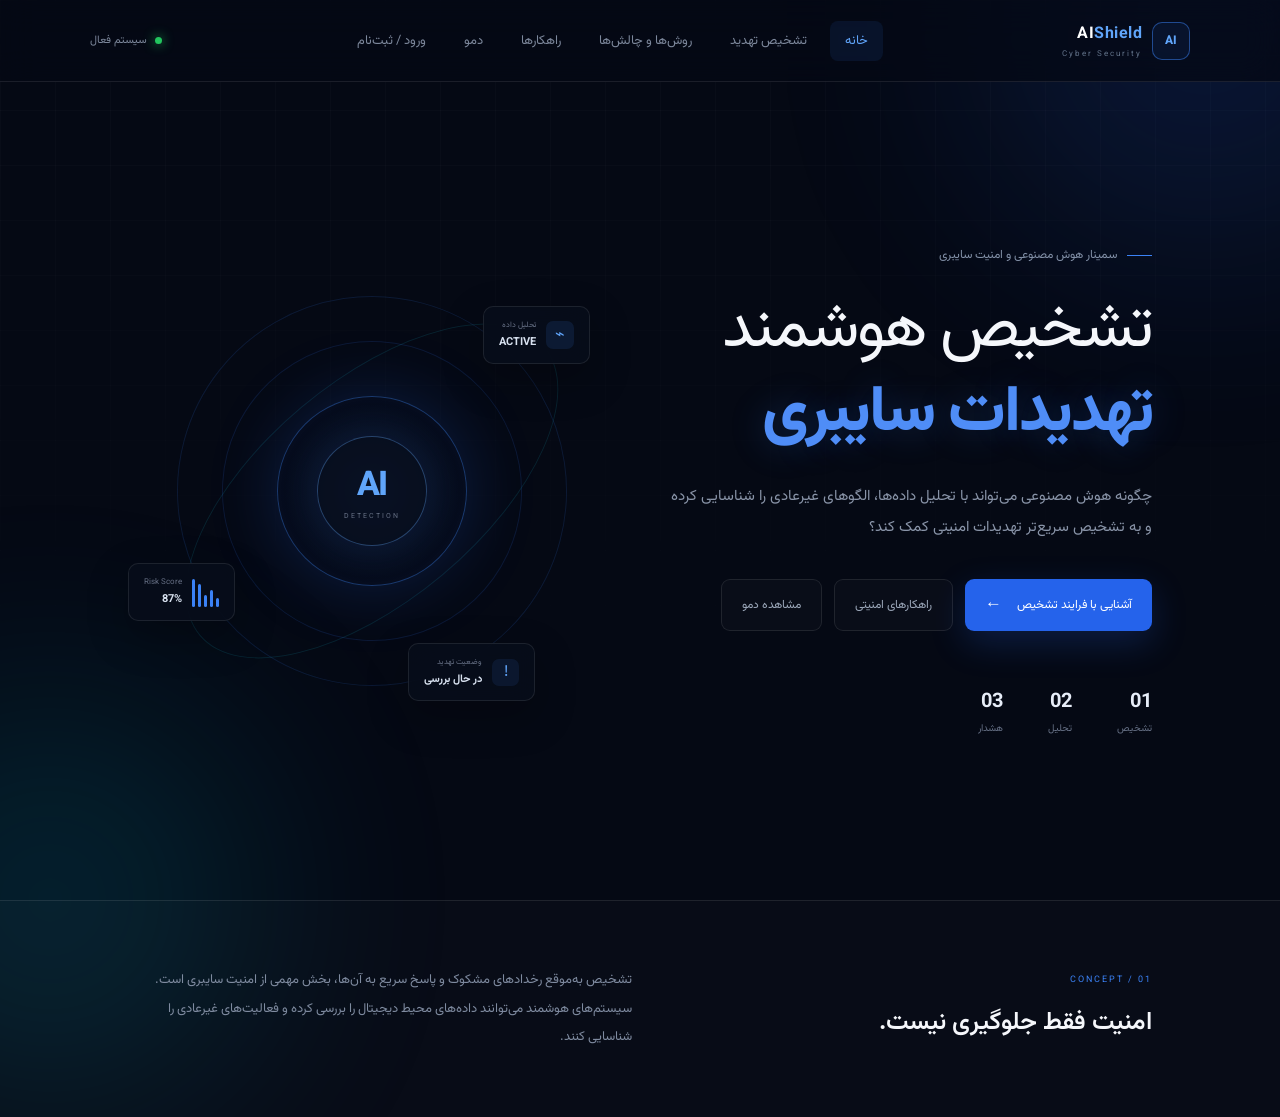
==== frontend/index.html @ 9a9761ea "Initial commit: AI Shield project" ====
<!DOCTYPE html>
<html lang="fa" dir="rtl">

<head>
    <meta charset="UTF-8">
    <meta name="viewport" content="width=device-width, initial-scale=1.0">

    <title>AI Shield | هوش مصنوعی در امنیت سایبری</title>

    <link rel="preconnect" href="https://fonts.googleapis.com">
    <link rel="preconnect" href="https://fonts.gstatic.com" crossorigin>
    <link href="https://fonts.googleapis.com/css2?family=Vazirmatn:wght@300;400;500;600;700;800&display=swap" rel="stylesheet">

    <link rel="stylesheet" href="style.css">
</head>

<script src="script.js"></script>

<body>

    <!-- Background -->
    <div class="background-grid"></div>
    <div class="glow glow-1"></div>
    <div class="glow glow-2"></div>


    <!-- Navigation -->
    <header class="navbar">

        <a href="index.html" class="logo">
            <div class="logo-mark">AI</div>
            <div>
                <strong>AI<span>Shield</span></strong>
                <small>Cyber Security</small>
            </div>
        </a>

        <nav>
            <a href="index.html" class="active">خانه</a>
            <a href="detection.html">تشخیص تهدید</a>
            <a href="methods.html">روش‌ها و چالش‌ها</a>
            <a href="solutions.html">راهکارها</a>
            <a href="demo.html">دمو</a>
            <a href="auth.html">ورود / ثبت‌نام</a>
        </nav>

        <div class="nav-status">
            <i></i>
            سیستم فعال
        </div>

    </header>


    <!-- Hero -->
    <main class="hero">

        <section class="hero-content">

            <div class="eyebrow">
                <span></span>
                سمینار هوش مصنوعی و امنیت سایبری
            </div>

            <h1>
                تشخیص هوشمند
                <br>
                <strong>تهدیدات سایبری</strong>
            </h1>

            <p>
                چگونه هوش مصنوعی می‌تواند با تحلیل داده‌ها،
                الگوهای غیرعادی را شناسایی کرده و به تشخیص
                سریع‌تر تهدیدات امنیتی کمک کند؟
            </p>

            <div class="hero-buttons">

                <a href="detection.html" class="btn-primary">
                    آشنایی با فرایند تشخیص
                    <span>←</span>
                </a>

                <a href="solutions.html" class="btn-outline">
                    راهکارهای امنیتی
                </a>

                <a href="demo.html" class="btn-outline">
                    مشاهده دمو
                </a>

            </div>

            <div class="hero-info">

                <div>
                    <strong>01</strong>
                    <span>تشخیص</span>
                </div>

                <div>
                    <strong>02</strong>
                    <span>تحلیل</span>
                </div>

                <div>
                    <strong>03</strong>
                    <span>هشدار</span>
                </div>

            </div>

        </section>


        <!-- AI Graphic -->
        <section class="hero-graphic">

            <div class="orbital orbital-1"></div>
            <div class="orbital orbital-2"></div>
            <div class="orbital orbital-3"></div>

            <div class="core">

                <div class="core-inner">
                    <span>AI</span>
                    <small>DETECTION</small>
                </div>

            </div>


            <!-- Floating data cards -->

            <div class="data-card card-top">
                <span class="card-icon">⌁</span>

                <div>
                    <small>تحلیل داده</small>
                    <strong>ACTIVE</strong>
                </div>
            </div>


            <div class="data-card card-right">

                <div class="mini-chart">
                    <span></span>
                    <span></span>
                    <span></span>
                    <span></span>
                    <span></span>
                </div>

                <div>
                    <small>Risk Score</small>
                    <strong>87%</strong>
                </div>

            </div>


            <div class="data-card card-bottom">

                <span class="alert-icon">!</span>

                <div>
                    <small>وضعیت تهدید</small>
                    <strong>در حال بررسی</strong>
                </div>

            </div>

        </section>

    </main>


    <!-- Bottom section -->

    <section class="concept">

        <div class="concept-title">
            <span>01 / CONCEPT</span>
            <h2>امنیت فقط جلوگیری نیست.</h2>
        </div>

        <p>
            تشخیص به‌موقع رخدادهای مشکوک و پاسخ سریع به آن‌ها،
            بخش مهمی از امنیت سایبری است. سیستم‌های هوشمند
            می‌توانند داده‌های محیط دیجیتال را بررسی کرده و
            فعالیت‌های غیرعادی را شناسایی کنند.
        </p>

    </section>


    <script src="script.js"></script>

</body>
</html>
---- frontend/style.css ----
* {
    margin: 0;
    padding: 0;
    box-sizing: border-box;
}

:root {
    --bg: #050914;
    --bg-light: #0a1020;
    --blue: #3b82f6;
    --cyan: #22d3ee;
    --text: #f5f7fb;
    --muted: #8994a8;
    --border: rgba(255, 255, 255, 0.09);
}

html {
    scroll-behavior: smooth;
}

body {
    font-family: "Vazirmatn", sans-serif;
    background: var(--bg);
    color: var(--text);
    min-height: 100vh;
    overflow-x: hidden;
}


/* =========================
   Background
========================= */

.background-grid {
    position: fixed;
    inset: 0;
    z-index: -3;

    background-image:
        linear-gradient(rgba(255,255,255,0.025) 1px, transparent 1px),
        linear-gradient(90deg, rgba(255,255,255,0.025) 1px, transparent 1px);

    background-size: 55px 55px;

    mask-image: linear-gradient(
        to bottom,
        black 0%,
        transparent 80%
    );
}

.glow {
    position: fixed;
    border-radius: 50%;
    filter: blur(120px);
    opacity: 0.16;
    z-index: -2;
}

.glow-1 {
    width: 450px;
    height: 450px;
    background: #2563eb;
    top: -200px;
    right: -150px;
}

.glow-2 {
    width: 400px;
    height: 400px;
    background: #06b6d4;
    bottom: -200px;
    left: -150px;
}


/* =========================
   Navbar
========================= */

.navbar {
    width: 100%;
    height: 82px;

    padding: 0 7%;

    display: flex;
    align-items: center;
    justify-content: space-between;

    border-bottom: 1px solid var(--border);

    background: rgba(5, 9, 20, 0.75);
    backdrop-filter: blur(18px);

    position: relative;
    z-index: 10;
}

.logo {
    display: flex;
    align-items: center;
    gap: 10px;

    text-decoration: none;
    color: white;
}

.logo-mark {
    width: 38px;
    height: 38px;

    display: flex;
    align-items: center;
    justify-content: center;

    border: 1px solid rgba(59, 130, 246, 0.5);
    border-radius: 10px;

    color: #60a5fa;
    font-size: 12px;
    font-weight: 800;

    background: rgba(59, 130, 246, 0.08);
}

.logo strong {
    display: block;
    font-size: 16px;
    letter-spacing: 0.5px;
}

.logo strong span {
    color: #60a5fa;
}

.logo small {
    display: block;
    margin-top: 1px;

    color: #64748b;
    font-size: 8px;
    letter-spacing: 2px;
    direction: ltr;
}

nav {
    display: flex;
    gap: 8px;
}

nav a {
    padding: 10px 15px;

    text-decoration: none;
    color: #7d889c;

    font-size: 13px;

    border-radius: 8px;

    transition: 0.3s;
}

nav a:hover,
nav a.active {
    color: white;
    background: rgba(59, 130, 246, 0.09);
}

nav a.active {
    color: #60a5fa;
}

.nav-status {
    display: flex;
    align-items: center;
    gap: 8px;

    color: #7d889c;
    font-size: 11px;
}

.nav-status i {
    width: 7px;
    height: 7px;

    border-radius: 50%;
    background: #22c55e;

    box-shadow: 0 0 12px #22c55e;
}


/* =========================
   Hero
========================= */

.hero {
    min-height: calc(100vh - 82px);

    padding: 70px 10%;

    display: grid;
    grid-template-columns: 1fr 1fr;
    align-items: center;

    gap: 50px;
}

.hero-content {
    max-width: 650px;
}

.eyebrow {
    display: flex;
    align-items: center;
    gap: 10px;

    color: #8290a7;
    font-size: 12px;

    margin-bottom: 25px;
}

.eyebrow span {
    width: 25px;
    height: 1px;
    background: #3b82f6;
}

h1 {
    font-size: clamp(42px, 5vw, 68px);
    line-height: 1.3;

    font-weight: 400;

    letter-spacing: -2px;
}

h1 strong {
    color: #4f8df7;
    font-weight: 800;

    text-shadow: 0 0 35px rgba(59,130,246,0.25);
}

.hero-content > p {
    margin-top: 25px;

    max-width: 570px;

    color: var(--muted);
    font-size: 15px;
    line-height: 2.1;
}

.hero-buttons {
    display: flex;
    gap: 12px;

    margin-top: 35px;
}

.btn-primary,
.btn-outline {
    display: flex;
    align-items: center;
    gap: 15px;

    padding: 13px 20px;

    border-radius: 9px;

    text-decoration: none;

    font-size: 12px;

    transition: 0.3s;
}

.btn-primary {
    background: #2563eb;
    color: white;

    box-shadow: 0 12px 35px rgba(37,99,235,0.22);
}

.btn-primary:hover {
    transform: translateY(-3px);
    background: #3478ed;
}

.btn-primary span {
    font-size: 17px;
}

.btn-outline {
    border: 1px solid var(--border);
    color: #9ba7b9;

    background: rgba(255,255,255,0.02);
}

.btn-outline:hover {
    color: white;
    border-color: rgba(59,130,246,0.4);
}


/* =========================
   Hero information
========================= */

.hero-info {
    display: flex;
    gap: 45px;

    margin-top: 55px;
}

.hero-info div {
    display: flex;
    flex-direction: column;
    gap: 3px;
}

.hero-info strong {
    font-size: 20px;
    color: #e7edf8;
}

.hero-info span {
    font-size: 10px;
    color: #667085;
}


/* =========================
   AI Graphic
========================= */

.hero-graphic {
    height: 500px;

    position: relative;

    display: flex;
    align-items: center;
    justify-content: center;
}

.core {
    width: 190px;
    height: 190px;

    border-radius: 50%;

    display: flex;
    align-items: center;
    justify-content: center;

    background:
        radial-gradient(
            circle,
            rgba(59,130,246,0.3),
            rgba(5,9,20,0.9) 65%
        );

    border: 1px solid rgba(59,130,246,0.4);

    box-shadow:
        0 0 70px rgba(37,99,235,0.22),
        inset 0 0 50px rgba(37,99,235,0.1);

    position: relative;
    z-index: 3;
}

.core-inner {
    width: 110px;
    height: 110px;

    border-radius: 50%;

    display: flex;
    flex-direction: column;
    align-items: center;
    justify-content: center;

    border: 1px solid rgba(96,165,250,0.35);

    background: rgba(8,15,30,0.9);
}

.core-inner span {
    color: #60a5fa;
    font-size: 34px;
    font-weight: 800;

    letter-spacing: -2px;
}

.core-inner small {
    margin-top: -2px;

    color: #667085;
    font-size: 7px;

    letter-spacing: 2px;
    direction: ltr;
}


/* Orbits */

.orbital {
    position: absolute;

    border: 1px solid rgba(59,130,246,0.14);

    border-radius: 50%;
}

.orbital-1 {
    width: 300px;
    height: 300px;

    transform: rotate(25deg);
}

.orbital-2 {
    width: 390px;
    height: 390px;

    transform: rotate(-30deg);
}

.orbital-3 {
    width: 450px;
    height: 220px;

    transform: rotate(-40deg);

    border-color: rgba(34,211,238,0.12);
}


/* Data cards */

.data-card {
    position: absolute;

    display: flex;
    align-items: center;
    gap: 10px;

    padding: 12px 15px;

    background: rgba(8,14,27,0.85);

    border: 1px solid var(--border);

    border-radius: 10px;

    backdrop-filter: blur(15px);

    box-shadow: 0 15px 40px rgba(0,0,0,0.25);

    z-index: 5;
}

.data-card small {
    display: block;

    color: #667085;
    font-size: 8px;
}

.data-card strong {
    display: block;

    margin-top: 3px;

    color: #d8e2f0;
    font-size: 11px;
}

.card-icon {
    width: 28px;
    height: 28px;

    display: flex;
    align-items: center;
    justify-content: center;

    border-radius: 7px;

    background: rgba(59,130,246,0.12);
    color: #60a5fa;
}

.card-top {
    top: 65px;
    right: 25px;
}

.card-right {
    bottom: 120px;
    left: 0;
}

.card-bottom {
    bottom: 40px;
    right: 80px;
}

.alert-icon {
    width: 27px;
    height: 27px;

    display: flex;
    align-items: center;
    justify-content: center;

    border-radius: 7px;

    background: rgba(59,130,246,0.1);
    color: #60a5fa;
}


/* Mini chart */

.mini-chart {
    height: 30px;

    display: flex;
    align-items: end;
    gap: 3px;
}

.mini-chart span {
    width: 3px;

    background: #3b82f6;
    border-radius: 5px;
}

.mini-chart span:nth-child(1) {
    height: 9px;
}

.mini-chart span:nth-child(2) {
    height: 17px;
}

.mini-chart span:nth-child(3) {
    height: 12px;
}

.mini-chart span:nth-child(4) {
    height: 23px;
}

.mini-chart span:nth-child(5) {
    height: 28px;
}


/* =========================
   Concept
========================= */

.concept {
    padding: 65px 10%;

    display: grid;
    grid-template-columns: 1fr 1.2fr;

    gap: 100px;

    border-top: 1px solid var(--border);

    background: rgba(255,255,255,0.015);
}

.concept-title span {
    color: #3b82f6;

    font-size: 9px;

    letter-spacing: 2px;

    direction: ltr;
}

.concept-title h2 {
    margin-top: 12px;

    font-size: 25px;
    font-weight: 600;
}

.concept p {
    color: #7f8ba0;

    font-size: 13px;
    line-height: 2.2;
}


/* =========================
   Responsive
========================= */

@media (max-width: 900px) {

    .navbar {
        padding: 0 5%;
    }

    nav {
        display: none;
    }

    .nav-status {
        display: none;
    }

    .hero {
        grid-template-columns: 1fr;
        text-align: center;

        padding: 65px 7%;
    }

    .hero-content {
        margin: auto;
    }

    .eyebrow,
    .hero-buttons {
        justify-content: center;
    }

    .hero-content > p {
        margin-left: auto;
        margin-right: auto;
    }

    .hero-info {
        justify-content: center;
    }

    .hero-graphic {
        height: 400px;
        transform: scale(0.8);
    }

    .concept {
        grid-template-columns: 1fr;
        gap: 25px;

        padding: 50px 7%;
    }
}

@media (max-width: 500px) {

    h1 {
        font-size: 39px;
    }

    .hero {
        padding-top: 45px;
    }

    .hero-buttons {
        flex-direction: column;
    }

    .btn-primary,
    .btn-outline {
        justify-content: center;
    }

    .hero-graphic {
        transform: scale(0.62);
        margin-top: -30px;
        margin-bottom: -50px;
    }

    .hero-info {
        gap: 25px;
    }
}
/* ================================
   INNER PAGES
================================ */

.cyber-page {
    width: 100%;
    max-width: 1050px;
    margin: 0 auto;
    padding: 110px 25px 80px;
}


/* PAGE TITLE */

.page-hero {
    text-align: center;
    margin-bottom: 55px;
}

.hero-small-label {
    display: inline-block;

    font-size: 11px;
    letter-spacing: 4px;

    color: #58d9ff;

    margin-bottom: 18px;

    padding: 8px 15px;

    border: 1px solid rgba(88, 217, 255, 0.25);

    border-radius: 30px;

    background: rgba(88, 217, 255, 0.05);
}

.page-hero h1 {
    margin: 0;

    font-size: clamp(35px, 5vw, 65px);

    line-height: 1.25;

    color: #ffffff;

    font-weight: 800;
}

.page-hero h1 span {
    color: #56d8ff;

    text-shadow:
        0 0 20px rgba(86, 216, 255, 0.45);
}

.page-hero p {
    max-width: 650px;

    margin: 22px auto 0;

    color: #8c9aaa;

    line-height: 2;

    font-size: 15px;
}


/* ACCORDION */

.threat-box {
    position: relative;

    max-width: 850px;

    margin: auto;

    padding: 5px 0;
}

.threat-line {
    position: absolute;

    right: 24px;

    top: 35px;

    bottom: 35px;

    width: 1px;

    background: linear-gradient(
        to bottom,
        transparent,
        rgba(82, 215, 255, 0.45),
        transparent
    );
}


.accordion-item {
    position: relative;

    margin-bottom: 12px;

    border: 1px solid rgba(255, 255, 255, 0.07);

    border-radius: 16px;

    background: rgba(12, 23, 38, 0.72);

    backdrop-filter: blur(12px);

    overflow: hidden;

    transition: 0.3s ease;
}


.accordion-item:hover {
    border-color: rgba(80, 213, 255, 0.25);

    transform: translateX(-3px);

    box-shadow:
        0 0 25px rgba(40, 190, 255, 0.06);
}


.accordion-btn {
    width: 100%;

    min-height: 82px;

    border: none;

    background: transparent;

    color: white;

    display: flex;

    align-items: center;

    gap: 20px;

    padding: 15px 25px;

    cursor: pointer;

    font-family: inherit;

    text-align: right;
}


.number {
    width: 45px;
    height: 45px;

    flex-shrink: 0;

    border-radius: 12px;

    display: flex;

    align-items: center;
    justify-content: center;

    font-size: 12px;

    color: #55d9ff;

    background: rgba(72, 210, 255, 0.07);

    border: 1px solid rgba(72, 210, 255, 0.2);
}


.button-text {
    flex: 1;

    display: flex;

    flex-direction: column;

    gap: 5px;
}


.button-text strong {
    font-size: 16px;

    font-weight: 700;

    color: #f1f8ff;
}


.button-text small {
    direction: ltr;

    text-align: right;

    font-size: 10px;

    letter-spacing: 1px;

    color: #647789;
}


.plus {
    width: 34px;
    height: 34px;

    border-radius: 50%;

    display: flex;

    align-items: center;
    justify-content: center;

    font-size: 22px;

    font-weight: 300;

    color: #55d9ff;

    border: 1px solid rgba(85, 217, 255, 0.2);

    transition: 0.35s ease;
}


/* CONTENT */

.accordion-content {
    max-height: 0;

    overflow: hidden;

    opacity: 0;

    transition:
        max-height 0.4s ease,
        opacity 0.3s ease,
        padding 0.4s ease;

    padding: 0 90px 0 85px;
}


.accordion-content p {
    margin: 0;

    padding-bottom: 25px;

    color: #91a2b3;

    font-size: 14px;

    line-height: 2.1;
}


/* OPEN */

.accordion-item.open {
    border-color: rgba(80, 213, 255, 0.28);

    background:
        linear-gradient(
            135deg,
            rgba(20, 50, 70, 0.75),
            rgba(10, 22, 37, 0.8)
        );

    box-shadow:
        0 0 35px rgba(50, 200, 255, 0.07);
}


.accordion-item.open .accordion-content {
    max-height: 250px;

    opacity: 1;
}


.accordion-item.open .plus {
    transform: rotate(45deg);

    background: rgba(78, 211, 255, 0.12);

    box-shadow:
        0 0 15px rgba(78, 211, 255, 0.2);
}


.accordion-item.open .number {
    background: rgba(78, 211, 255, 0.13);

    box-shadow:
        0 0 20px rgba(78, 211, 255, 0.12);
}


/* AI FLOW */

.ai-flow {
    display: flex;

    align-items: center;
    justify-content: center;

    gap: 15px;

    margin: 0 auto 55px;

    max-width: 800px;
}


.flow-item {
    min-width: 120px;

    padding: 15px;

    border-radius: 15px;

    text-align: center;

    background: rgba(12, 23, 38, 0.7);

    border: 1px solid rgba(255, 255, 255, 0.07);

    transition: 0.3s ease;
}


.flow-item:hover {
    transform: translateY(-5px);

    border-color: rgba(80, 213, 255, 0.3);

    box-shadow:
        0 0 25px rgba(80, 213, 255, 0.08);
}


.flow-icon {
    width: 38px;
    height: 38px;

    margin: 0 auto 9px;

    display: flex;

    align-items: center;
    justify-content: center;

    border-radius: 10px;

    color: #5bdcff;

    font-size: 11px;

    background: rgba(80, 213, 255, 0.08);

    border: 1px solid rgba(80, 213, 255, 0.2);
}


.flow-item span {
    font-size: 13px;

    color: #dce8f2;
}


.flow-arrow {
    color: #4fd7ff;

    font-size: 20px;

    opacity: 0.7;
}


/* MOBILE */

@media (max-width: 700px) {

    .cyber-page {
        padding: 90px 15px 50px;
    }


    .page-hero {
        margin-bottom: 35px;
    }


    .page-hero h1 {
        font-size: 35px;
    }


    .page-hero p {
        font-size: 13px;
    }


    .threat-line {
        right: 20px;
    }


    .accordion-btn {
        min-height: 72px;

        gap: 12px;

        padding: 12px 15px;
    }


    .number {
        width: 38px;
        height: 38px;

        font-size: 10px;
    }


    .button-text strong {
        font-size: 14px;
    }


    .button-text small {
        font-size: 8px;
    }


    .plus {
        width: 30px;
        height: 30px;
    }


    .accordion-content {
        padding: 0 60px 0 60px;
    }


    .accordion-content p {
        font-size: 13px;
    }


    .ai-flow {
        gap: 5px;

        margin-bottom: 35px;
    }


    .flow-item {
        min-width: 0;

        width: 25%;

        padding: 10px 5px;
    }


    .flow-item span {
        font-size: 10px;
    }


    .flow-arrow {
        font-size: 14px;
    }


    .flow-icon {
        width: 32px;
        height: 32px;
    }

}
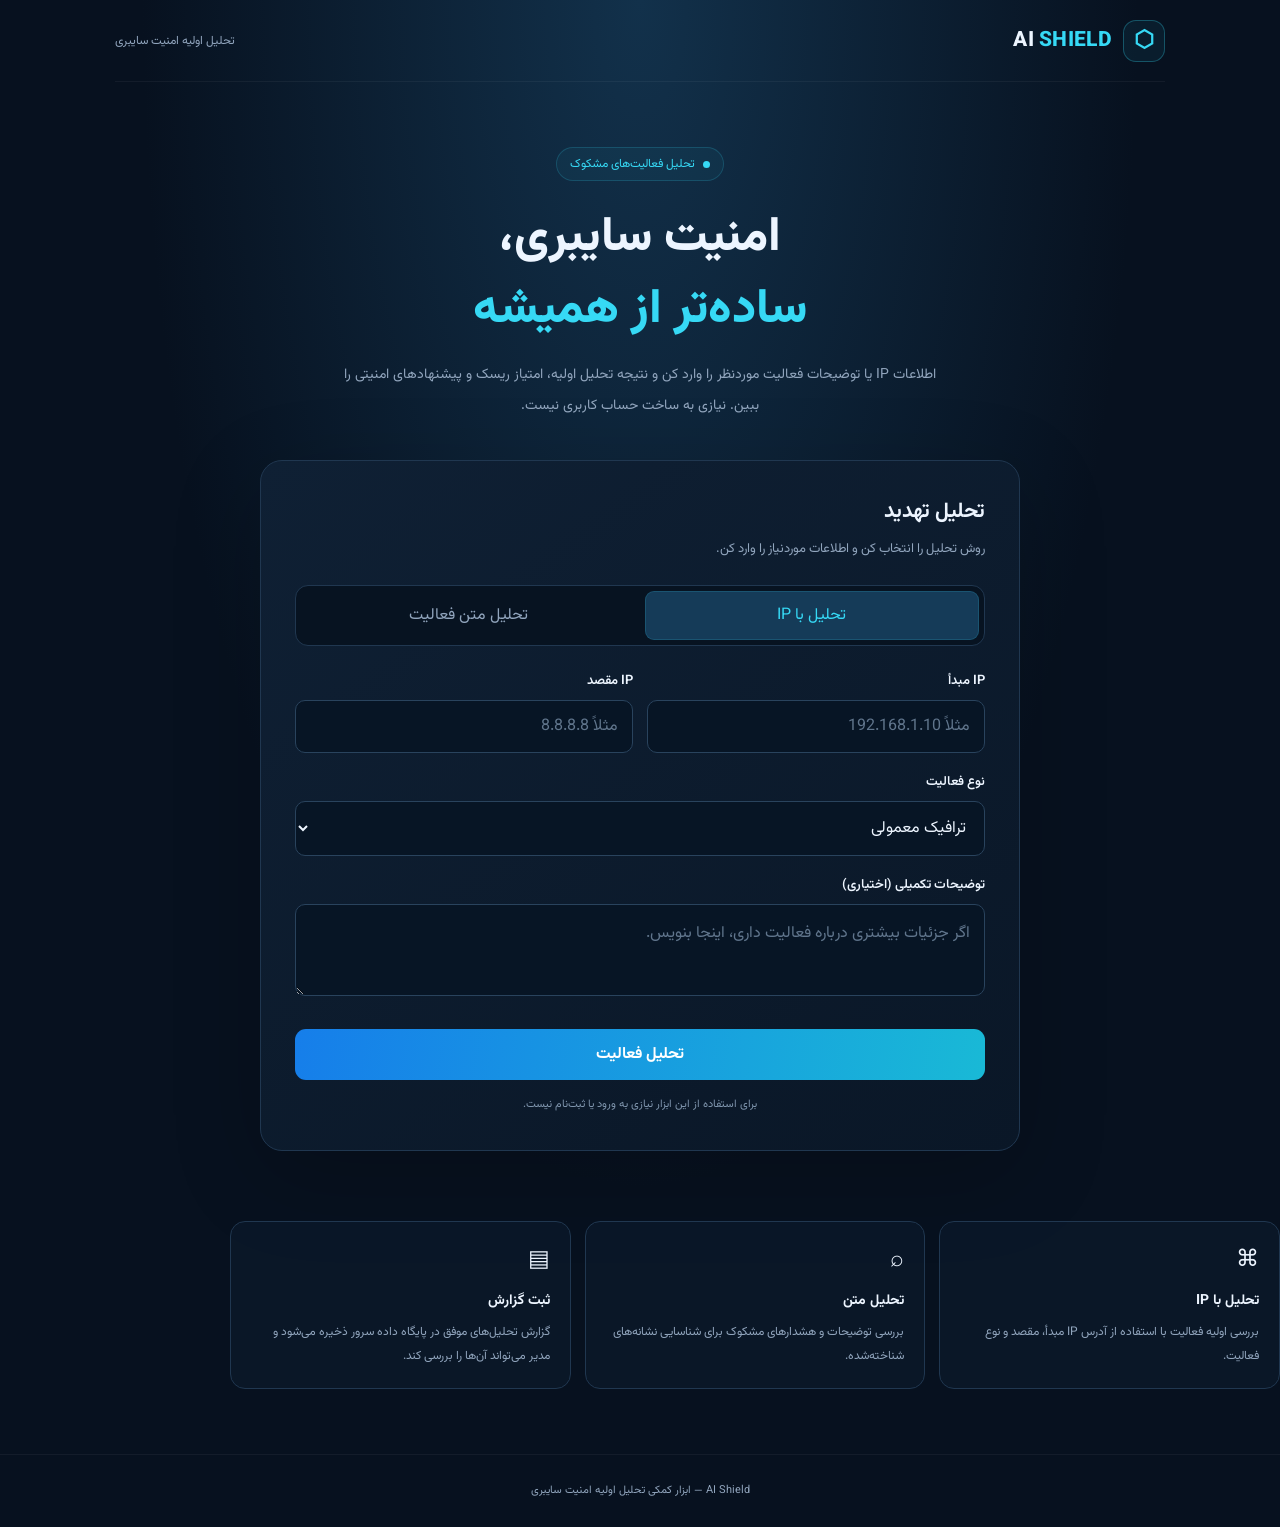
==== commit 75732be4: "Make threat analysis the homepage" ====
--- a/frontend/index.html
+++ b/frontend/index.html
@@ -1,201 +1,733 @@
+
 <!DOCTYPE html>
 <html lang="fa" dir="rtl">
-
 <head>
     <meta charset="UTF-8">
     <meta name="viewport" content="width=device-width, initial-scale=1.0">
-
-    <title>AI Shield | هوش مصنوعی در امنیت سایبری</title>
-
-    <link rel="preconnect" href="https://fonts.googleapis.com">
-    <link rel="preconnect" href="https://fonts.gstatic.com" crossorigin>
-    <link href="https://fonts.googleapis.com/css2?family=Vazirmatn:wght@300;400;500;600;700;800&display=swap" rel="stylesheet">
-
-    <link rel="stylesheet" href="style.css">
+    <meta name="theme-color" content="#07111f">
+    <title>AI Shield | تحلیل تهدیدات سایبری</title>
+    <meta name="description" content="تحلیل اولیه فعالیت‌های مشکوک سایبری با استفاده از IP یا توضیحات فعالیت.">
+
+    <link href="https://fonts.googleapis.com/css2?family=Vazirmatn:wght@400;500;600;700;800&display=swap" rel="stylesheet">
+
+    <style>
+        * { box-sizing: border-box; }
+
+        :root {
+            --bg: #07111f;
+            --panel: #0d1b2d;
+            --border: #203750;
+            --cyan: #36d9f5;
+            --blue: #168bff;
+            --text: #edf5ff;
+            --muted: #91a5bd;
+        }
+
+        html { scroll-behavior: smooth; }
+
+        body {
+            margin: 0;
+            background:
+                radial-gradient(ellipse at 50% 0%, #12314b 0%, transparent 55%),
+                var(--bg);
+            color: var(--text);
+            font-family: "Vazirmatn", sans-serif;
+            min-height: 100vh;
+        }
+
+        button, input, textarea, select { font: inherit; }
+
+        .container {
+            width: min(1050px, calc(100% - 36px));
+            margin: auto;
+        }
+
+        header {
+            min-height: 82px;
+            display: flex;
+            justify-content: space-between;
+            align-items: center;
+            gap: 20px;
+            border-bottom: 1px solid #ffffff0c;
+        }
+
+        .brand {
+            display: flex;
+            align-items: center;
+            gap: 11px;
+            font-size: 21px;
+            font-weight: 800;
+            letter-spacing: .3px;
+        }
+
+        .brand-icon {
+            width: 42px;
+            height: 42px;
+            display: grid;
+            place-items: center;
+            border: 1px solid #36d9f54a;
+            border-radius: 13px;
+            background: #36d9f510;
+            color: var(--cyan);
+            font-size: 23px;
+        }
+
+        .brand span { color: var(--cyan); }
+
+        .header-note {
+            color: var(--muted);
+            font-size: 12px;
+        }
+
+        .hero {
+            text-align: center;
+            padding: 65px 0 38px;
+        }
+
+        .eyebrow {
+            display: inline-flex;
+            align-items: center;
+            gap: 8px;
+            border: 1px solid #36d9f52e;
+            border-radius: 100px;
+            padding: 7px 13px;
+            color: var(--cyan);
+            background: #36d9f50b;
+            font-size: 12px;
+        }
+
+        .dot {
+            width: 7px;
+            height: 7px;
+            border-radius: 50%;
+            background: var(--cyan);
+        }
+
+        h1 {
+            margin: 22px 0 13px;
+            font-size: clamp(30px, 5vw, 48px);
+            line-height: 1.5;
+            font-weight: 800;
+        }
+
+        h1 span {
+            color: var(--cyan);
+        }
+
+        .hero p {
+            max-width: 620px;
+            margin: auto;
+            color: var(--muted);
+            font-size: 14px;
+            line-height: 2.2;
+        }
+
+        .analysis-section {
+            max-width: 760px;
+            margin: 0 auto 70px;
+            scroll-margin-top: 24px;
+        }
+
+        .panel {
+            padding: clamp(20px, 4vw, 34px);
+            border: 1px solid var(--border);
+            border-radius: 22px;
+            background: linear-gradient(145deg, #0f2034, #0a1727);
+            box-shadow: 0 25px 90px #0003;
+        }
+
+        .panel-heading {
+            margin-bottom: 23px;
+        }
+
+        .panel-heading h2 {
+            margin: 0 0 8px;
+            font-size: 21px;
+        }
+
+        .panel-heading p {
+            margin: 0;
+            color: var(--muted);
+            font-size: 13px;
+            line-height: 2;
+        }
+
+        .tabs {
+            display: grid;
+            grid-template-columns: 1fr 1fr;
+            gap: 9px;
+            padding: 5px;
+            margin-bottom: 25px;
+            border: 1px solid #203750;
+            border-radius: 13px;
+            background: #071321;
+        }
+
+        .tab {
+            padding: 12px 8px;
+            border: 0;
+            border-radius: 9px;
+            background: transparent;
+            color: var(--muted);
+            cursor: pointer;
+            transition: .2s;
+        }
+
+        .tab.active {
+            background: #153b58;
+            color: var(--cyan);
+            box-shadow: inset 0 0 0 1px #36d9f528;
+        }
+
+        .field { margin-bottom: 19px; }
+
+        label {
+            display: block;
+            margin-bottom: 9px;
+            font-size: 13px;
+            font-weight: 600;
+        }
+
+        input, textarea, select {
+            width: 100%;
+            padding: 13px 14px;
+            border: 1px solid #29435d;
+            border-radius: 10px;
+            outline: none;
+            background: #071525;
+            color: var(--text);
+            transition: border-color .2s;
+        }
+
+        input:focus, textarea:focus, select:focus {
+            border-color: var(--cyan);
+        }
+
+        input::placeholder, textarea::placeholder {
+            color: #60758c;
+        }
+
+        textarea {
+            min-height: 145px;
+            resize: vertical;
+            line-height: 2;
+        }
+
+        .field-hint {
+            display: block;
+            margin-top: 7px;
+            color: #8197af;
+            font-size: 11px;
+            line-height: 1.9;
+        }
+
+        .two-columns {
+            display: grid;
+            grid-template-columns: 1fr 1fr;
+            gap: 14px;
+        }
+
+        .analyze-btn {
+            width: 100%;
+            min-height: 51px;
+            margin-top: 5px;
+            border: 0;
+            border-radius: 11px;
+            background: linear-gradient(100deg, #167eea, #19b9d6);
+            color: white;
+            font-weight: 700;
+            cursor: pointer;
+            transition: opacity .2s, transform .2s;
+        }
+
+        .analyze-btn:hover:not(:disabled) {
+            transform: translateY(-1px);
+        }
+
+        .analyze-btn:disabled {
+            opacity: .6;
+            cursor: wait;
+        }
+
+        .privacy-note {
+            margin: 14px 0 0;
+            color: #8197af;
+            text-align: center;
+            font-size: 11px;
+            line-height: 2;
+        }
+
+        #message {
+            display: none;
+            margin-top: 20px;
+            padding: 14px;
+            border-radius: 11px;
+            font-size: 13px;
+            line-height: 2;
+            overflow-wrap: anywhere;
+        }
+
+        #message.show { display: block; }
+        #message.error { background: #351824; color: #ffabb7; }
+        #message.info { background: #132c43; color: #a9dfff; }
+
+        #result {
+            display: none;
+            margin-top: 22px;
+            border: 1px solid var(--border);
+            border-radius: 16px;
+            overflow: hidden;
+        }
+
+        #result.show { display: block; }
+
+        .result-top {
+            display: flex;
+            justify-content: space-between;
+            align-items: center;
+            flex-wrap: wrap;
+            gap: 15px;
+            padding: 20px;
+            background: #10253a;
+        }
+
+        .result-label {
+            color: var(--muted);
+            font-size: 12px;
+        }
+
+        .score {
+            margin-top: 5px;
+            font-size: 35px;
+            font-weight: 800;
+        }
+
+        .score small {
+            color: var(--muted);
+            font-size: 13px;
+            font-weight: 400;
+        }
+
+        .severity {
+            display: inline-block;
+            padding: 8px 13px;
+            border-radius: 8px;
+            background: #26394c;
+            font-size: 13px;
+            font-weight: 700;
+        }
+
+        .severity.low { color: #72e2b2; background: #12372f; }
+        .severity.medium { color: #ffd37b; background: #45361d; }
+        .severity.high, .severity.critical { color: #ffabb7; background: #48232d; }
+
+        .result-body { padding: 20px; }
+
+        .result-item { margin-bottom: 19px; }
+        .result-item:last-child { margin-bottom: 0; }
+
+        .result-item h3 {
+            margin: 0 0 7px;
+            font-size: 13px;
+            color: var(--cyan);
+        }
+
+        .result-item p {
+            margin: 0;
+            color: #d3dfed;
+            font-size: 13px;
+            line-height: 2.2;
+            white-space: pre-wrap;
+            overflow-wrap: anywhere;
+        }
+
+        .disclaimer {
+            padding: 13px;
+            border-radius: 10px;
+            background: #ffffff06;
+            color: var(--muted);
+            font-size: 11px;
+            line-height: 2;
+        }
+
+        .features {
+            display: grid;
+            grid-template-columns: repeat(3, 1fr);
+            gap: 14px;
+            margin: 0 0 65px;
+        }
+
+        .feature {
+            padding: 20px;
+            border: 1px solid #203750;
+            border-radius: 15px;
+            background: #0d1b2d99;
+        }
+
+        .feature-icon {
+            font-size: 23px;
+            margin-bottom: 12px;
+        }
+
+        .feature h3 {
+            margin: 0 0 8px;
+            font-size: 14px;
+        }
+
+        .feature p {
+            margin: 0;
+            color: var(--muted);
+            font-size: 12px;
+            line-height: 2;
+        }
+
+        footer {
+            padding: 25px 0;
+            border-top: 1px solid #ffffff0c;
+            color: var(--muted);
+            text-align: center;
+            font-size: 11px;
+            line-height: 2;
+        }
+
+        [hidden] { display: none !important; }
+
+        @media (max-width: 600px) {
+            header { min-height: 72px; }
+            .header-note { display: none; }
+            .hero { padding: 45px 0 30px; }
+            .two-columns, .features { grid-template-columns: 1fr; }
+            .features { gap: 10px; }
+            .panel { border-radius: 16px; }
+            .tabs button { font-size: 12px; }
+        }
+    </style>
 </head>
 
-<script src="script.js"></script>
-
 <body>
-
-    <!-- Background -->
-    <div class="background-grid"></div>
-    <div class="glow glow-1"></div>
-    <div class="glow glow-2"></div>
-
-
-    <!-- Navigation -->
-    <header class="navbar">
-
-        <a href="index.html" class="logo">
-            <div class="logo-mark">AI</div>
-            <div>
-                <strong>AI<span>Shield</span></strong>
-                <small>Cyber Security</small>
+    <header class="container">
+        <div class="brand">
+            <div class="brand-icon" aria-hidden="true">⬡</div>
+            <div>AI <span>SHIELD</span></div>
+        </div>
+        <div class="header-note">تحلیل اولیه امنیت سایبری</div>
+    </header>
+
+    <main>
+        <section class="hero container">
+            <div class="eyebrow">
+                <span class="dot"></span>
+                تحلیل فعالیت‌های مشکوک
             </div>
-        </a>
-
-        <nav>
-            <a href="index.html" class="active">خانه</a>
-            <a href="detection.html">تشخیص تهدید</a>
-            <a href="methods.html">روش‌ها و چالش‌ها</a>
-            <a href="solutions.html">راهکارها</a>
-            <a href="demo.html">دمو</a>
-            <a href="auth.html">ورود / ثبت‌نام</a>
-        </nav>
-
-        <div class="nav-status">
-            <i></i>
-            سیستم فعال
+
+            <h1>
+                امنیت سایبری،<br>
+                <span>ساده‌تر از همیشه</span>
+            </h1>
+
+            <p>
+                اطلاعات IP یا توضیحات فعالیت موردنظر را وارد کن و
+                نتیجه تحلیل اولیه، امتیاز ریسک و پیشنهادهای امنیتی را ببین.
+                نیازی به ساخت حساب کاربری نیست.
+            </p>
+        </section>
+
+        <section class="analysis-section container" id="analysis">
+            <div class="panel">
+                <div class="panel-heading">
+                    <h2>تحلیل تهدید</h2>
+                    <p>روش تحلیل را انتخاب کن و اطلاعات موردنیاز را وارد کن.</p>
+                </div>
+
+                <div class="tabs" role="tablist" aria-label="روش تحلیل">
+                    <button class="tab active" id="ipTab" type="button"
+                            role="tab" aria-selected="true">
+                        تحلیل با IP
+                    </button>
+                    <button class="tab" id="textTab" type="button"
+                            role="tab" aria-selected="false">
+                        تحلیل متن فعالیت
+                    </button>
+                </div>
+
+                <form id="analysisForm">
+                    <div id="ipFields">
+                        <div class="two-columns">
+                            <div class="field">
+                                <label for="sourceIp">IP مبدأ</label>
+                                <input id="sourceIp" type="text"
+                                       placeholder="مثلاً 192.168.1.10"
+                                       autocomplete="off">
+                            </div>
+
+                            <div class="field">
+                                <label for="destinationIp">IP مقصد</label>
+                                <input id="destinationIp" type="text"
+                                       placeholder="مثلاً 8.8.8.8"
+                                       autocomplete="off">
+                            </div>
+                        </div>
+
+                        <div class="field">
+                            <label for="threatType">نوع فعالیت</label>
+                            <select id="threatType">
+                                <option value="Normal Traffic">ترافیک معمولی</option>
+                                <option value="Suspicious Activity">فعالیت مشکوک</option>
+                                <option value="Port Scan">اسکن پورت</option>
+                                <option value="Network Scan">اسکن شبکه</option>
+                                <option value="Malware">بدافزار</option>
+                                <option value="Unauthorized Access">دسترسی غیرمجاز</option>
+                                <option value="Ransomware">باج‌افزار</option>
+                                <option value="Zero-day">آسیب‌پذیری روز صفر</option>
+                            </select>
+                        </div>
+
+                        <div class="field">
+                            <label for="ipDescription">توضیحات تکمیلی (اختیاری)</label>
+                            <textarea id="ipDescription"
+                                      placeholder="اگر جزئیات بیشتری درباره فعالیت داری، اینجا بنویس."
+                                      style="min-height: 90px"></textarea>
+                        </div>
+                    </div>
+
+                    <div id="textFields" hidden>
+                        <div class="field">
+                            <label for="activityText">توضیحات فعالیت</label>
+                            <textarea id="activityText" maxlength="5000"
+                                      placeholder="فعالیت، هشدار یا متن مشکوک را اینجا وارد کن..."></textarea>
+                            <span class="field-hint">
+                                حداقل ۱۰ و حداکثر ۵۰۰۰ نویسه. رمز عبور یا اطلاعات شخصی حساس وارد نکن.
+                            </span>
+                        </div>
+                    </div>
+
+                    <button class="analyze-btn" id="analyzeBtn" type="submit">
+                        تحلیل فعالیت
+                    </button>
+
+                    <p class="privacy-note">
+                        برای استفاده از این ابزار نیازی به ورود یا ثبت‌نام نیست.
+                    </p>
+                </form>
+
+                <div id="message" role="status" aria-live="polite"></div>
+
+                <section id="result" aria-live="polite">
+                    <div class="result-top">
+                        <div>
+                            <div class="result-label">امتیاز ریسک</div>
+                            <div class="score">
+                                <span id="riskScore">—</span>
+                                <small>از ۱۰۰</small>
+                            </div>
+                        </div>
+                        <div>
+                            <div class="result-label" style="margin-bottom:8px">
+                                سطح ریسک
+                            </div>
+                            <span class="severity" id="severity">—</span>
+                        </div>
+                    </div>
+
+                    <div class="result-body">
+                        <div class="result-item">
+                            <h3>نتیجه تحلیل</h3>
+                            <p id="analysisText"></p>
+                        </div>
+
+                        <div class="result-item">
+                            <h3>پیشنهاد امنیتی</h3>
+                            <p id="recommendationText"></p>
+                        </div>
+
+                        <div class="disclaimer">
+                            این نتیجه بر اساس قوانین و کلمات کلیدی نسخه فعلی تولید شده
+                            و به‌تنهایی اثبات‌کننده وقوع حمله یا امن بودن سیستم نیست.
+                        </div>
+                    </div>
+                </section>
+            </div>
+        </section>
+
+        <section class="features container">
+            <article class="feature">
+                <div class="feature-icon" aria-hidden="true">⌘</div>
+                <h3>تحلیل با IP</h3>
+                <p>بررسی اولیه فعالیت با استفاده از آدرس IP مبدأ، مقصد و نوع فعالیت.</p>
+            </article>
+
+            <article class="feature">
+                <div class="feature-icon" aria-hidden="true">⌕</div>
+                <h3>تحلیل متن</h3>
+                <p>بررسی توضیحات و هشدارهای مشکوک برای شناسایی نشانه‌های شناخته‌شده.</p>
+            </article>
+
+            <article class="feature">
+                <div class="feature-icon" aria-hidden="true">▤</div>
+                <h3>ثبت گزارش</h3>
+                <p>گزارش تحلیل‌های موفق در پایگاه داده سرور ذخیره می‌شود و مدیر می‌تواند آن‌ها را بررسی کند.</p>
+            </article>
+        </section>
+    </main>
+
+    <footer>
+        <div class="container">
+            AI Shield — ابزار کمکی تحلیل اولیه امنیت سایبری
         </div>
-
-    </header>
-
-
-    <!-- Hero -->
-    <main class="hero">
-
-        <section class="hero-content">
-
-            <div class="eyebrow">
-                <span></span>
-                سمینار هوش مصنوعی و امنیت سایبری
-            </div>
-
-            <h1>
-                تشخیص هوشمند
-                <br>
-                <strong>تهدیدات سایبری</strong>
-            </h1>
-
-            <p>
-                چگونه هوش مصنوعی می‌تواند با تحلیل داده‌ها،
-                الگوهای غیرعادی را شناسایی کرده و به تشخیص
-                سریع‌تر تهدیدات امنیتی کمک کند؟
-            </p>
-
-            <div class="hero-buttons">
-
-                <a href="detection.html" class="btn-primary">
-                    آشنایی با فرایند تشخیص
-                    <span>←</span>
-                </a>
-
-                <a href="solutions.html" class="btn-outline">
-                    راهکارهای امنیتی
-                </a>
-
-                <a href="demo.html" class="btn-outline">
-                    مشاهده دمو
-                </a>
-
-            </div>
-
-            <div class="hero-info">
-
-                <div>
-                    <strong>01</strong>
-                    <span>تشخیص</span>
-                </div>
-
-                <div>
-                    <strong>02</strong>
-                    <span>تحلیل</span>
-                </div>
-
-                <div>
-                    <strong>03</strong>
-                    <span>هشدار</span>
-                </div>
-
-            </div>
-
-        </section>
-
-
-        <!-- AI Graphic -->
-        <section class="hero-graphic">
-
-            <div class="orbital orbital-1"></div>
-            <div class="orbital orbital-2"></div>
-            <div class="orbital orbital-3"></div>
-
-            <div class="core">
-
-                <div class="core-inner">
-                    <span>AI</span>
-                    <small>DETECTION</small>
-                </div>
-
-            </div>
-
-
-            <!-- Floating data cards -->
-
-            <div class="data-card card-top">
-                <span class="card-icon">⌁</span>
-
-                <div>
-                    <small>تحلیل داده</small>
-                    <strong>ACTIVE</strong>
-                </div>
-            </div>
-
-
-            <div class="data-card card-right">
-
-                <div class="mini-chart">
-                    <span></span>
-                    <span></span>
-                    <span></span>
-                    <span></span>
-                    <span></span>
-                </div>
-
-                <div>
-                    <small>Risk Score</small>
-                    <strong>87%</strong>
-                </div>
-
-            </div>
-
-
-            <div class="data-card card-bottom">
-
-                <span class="alert-icon">!</span>
-
-                <div>
-                    <small>وضعیت تهدید</small>
-                    <strong>در حال بررسی</strong>
-                </div>
-
-            </div>
-
-        </section>
-
-    </main>
-
-
-    <!-- Bottom section -->
-
-    <section class="concept">
-
-        <div class="concept-title">
-            <span>01 / CONCEPT</span>
-            <h2>امنیت فقط جلوگیری نیست.</h2>
-        </div>
-
-        <p>
-            تشخیص به‌موقع رخدادهای مشکوک و پاسخ سریع به آن‌ها،
-            بخش مهمی از امنیت سایبری است. سیستم‌های هوشمند
-            می‌توانند داده‌های محیط دیجیتال را بررسی کرده و
-            فعالیت‌های غیرعادی را شناسایی کنند.
-        </p>
-
-    </section>
-
-
-    <script src="script.js"></script>
-
+    </footer>
+
+    <script>
+        const API_BASE = (
+            location.hostname === "localhost" ||
+            location.hostname === "127.0.0.1"
+        )
+            ? "http://127.0.0.1:8000/api"
+            : "https://ai-shield-1-y5ol.onrender.com/api";
+
+        const form = document.getElementById("analysisForm");
+        const ipTab = document.getElementById("ipTab");
+        const textTab = document.getElementById("textTab");
+        const ipFields = document.getElementById("ipFields");
+        const textFields = document.getElementById("textFields");
+        const analyzeBtn = document.getElementById("analyzeBtn");
+        const message = document.getElementById("message");
+        const result = document.getElementById("result");
+
+        let mode = "ip";
+        let busy = false;
+
+        function setMode(nextMode) {
+            if (busy) return;
+
+            mode = nextMode;
+            const isIp = mode === "ip";
+
+            ipFields.hidden = !isIp;
+            textFields.hidden = isIp;
+
+            ipTab.classList.toggle("active", isIp);
+            textTab.classList.toggle("active", !isIp);
+
+            ipTab.setAttribute("aria-selected", String(isIp));
+            textTab.setAttribute("aria-selected", String(!isIp));
+
+            document.getElementById("sourceIp").required = isIp;
+            document.getElementById("destinationIp").required = isIp;
+            document.getElementById("activityText").required = !isIp;
+
+            message.className = "";
+            message.textContent = "";
+            result.classList.remove("show");
+        }
+
+        ipTab.addEventListener("click", () => setMode("ip"));
+        textTab.addEventListener("click", () => setMode("text"));
+
+        function showError(text) {
+            message.textContent = text;
+            message.className = "show error";
+        }
+
+        function severityClass(value) {
+            const normalized = String(value || "").toLowerCase();
+
+            if (normalized === "low") return "low";
+            if (normalized === "medium") return "medium";
+            if (normalized === "high") return "high";
+            if (normalized === "critical") return "critical";
+
+            return "";
+        }
+
+        form.addEventListener("submit", async function(event) {
+            event.preventDefault();
+
+            if (busy) return;
+
+            const payload = { mode };
+
+            if (mode === "ip") {
+                payload.source_ip = document.getElementById("sourceIp").value.trim();
+                payload.destination_ip = document.getElementById("destinationIp").value.trim();
+                payload.threat_type = document.getElementById("threatType").value;
+                payload.description = document.getElementById("ipDescription").value.trim();
+            } else {
+                payload.threat_type = "Text Analysis";
+                payload.description = document.getElementById("activityText").value.trim();
+            }
+
+            if (mode === "text" && payload.description.length < 10) {
+                showError("لطفاً توضیحات فعالیت را با حداقل ۱۰ نویسه وارد کن.");
+                return;
+            }
+
+            if (mode === "text" && payload.description.length > 5000) {
+                showError("متن واردشده بیش از حد طولانی است.");
+                return;
+            }
+
+            busy = true;
+            analyzeBtn.disabled = true;
+            analyzeBtn.textContent = "در حال تحلیل...";
+            message.className = "show info";
+            message.textContent = "در حال اتصال به سرور و بررسی اطلاعات...";
+            result.classList.remove("show");
+
+            try {
+                const response = await fetch(API_BASE + "/alerts/", {
+                    method: "POST",
+                    headers: {
+                        "Content-Type": "application/json",
+                        "Accept": "application/json"
+                    },
+                    body: JSON.stringify(payload)
+                });
+
+                const data = await response.json().catch(() => ({}));
+
+                if (!response.ok) {
+                    let errorText = data.error || data.detail || data.message;
+
+                    if (Array.isArray(errorText)) {
+                        errorText = errorText.join(" ");
+                    }
+
+                    throw new Error(
+                        errorText || `سرور درخواست را نپذیرفت (خطای ${response.status}).`
+                    );
+                }
+
+                document.getElementById("riskScore").textContent =
+                    data.risk_score ?? "—";
+
+                const severityElement = document.getElementById("severity");
+                severityElement.textContent = data.severity || "نامشخص";
+                severityElement.className =
+                    "severity " + severityClass(data.severity);
+
+                document.getElementById("analysisText").textContent =
+                    data.analysis || "نتیجه‌ای ارائه نشد.";
+
+                document.getElementById("recommendationText").textContent =
+                    data.recommendation || "پیشنهادی ارائه نشد.";
+
+                message.className = "";
+                message.textContent = "";
+                result.classList.add("show");
+                result.scrollIntoView({ behavior: "smooth", block: "nearest" });
+
+            } catch (error) {
+                showError(
+                    error instanceof TypeError
+                        ? "ارتباط با سرور برقرار نشد. وضعیت Render و تنظیمات CORS را بررسی کن."
+                        : error.message
+                );
+            } finally {
+                busy = false;
+                analyzeBtn.disabled = false;
+                analyzeBtn.textContent = "تحلیل فعالیت";
+            }
+        });
+    </script>
 </body>
-</html>+</html>
